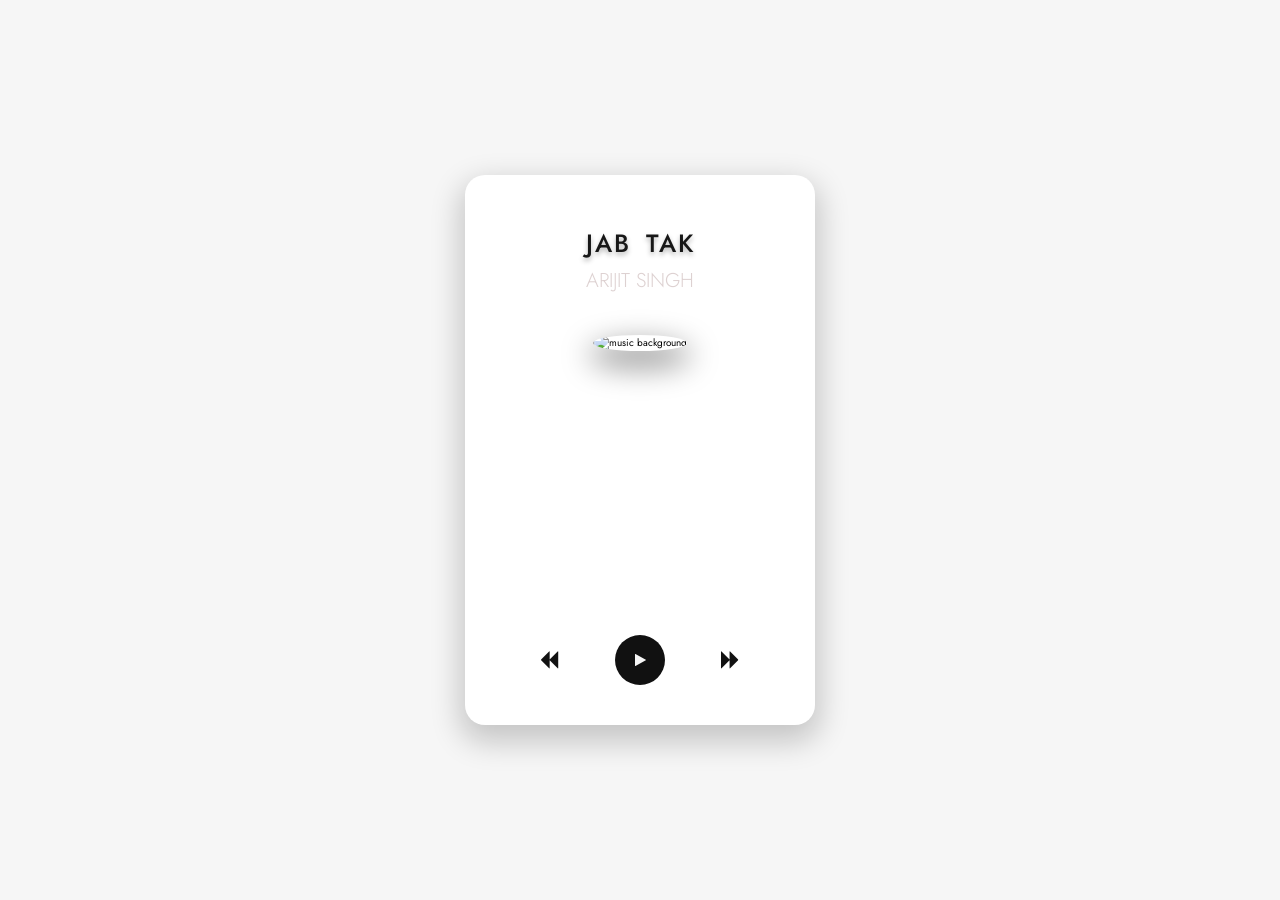
==== index.html @ 0c38e51b "Remove HTML folder and add index.html file" ====
<!DOCTYPE html>
<html lang="en">

<head>
    <link rel="stylesheet" href="https://cdnjs.cloudflare.com/ajax/libs/font-awesome/4.7.0/css/font-awesome.min.css">
    <meta charset="UTF-8">
    <meta http-equiv="X-UA-Compatible" content="IE=edge">
    <link rel="stylesheet" href="../CSS/style.css">
    <meta name="viewport" content="width=device-width, initial-scale=1.0">
    <title>JavaScript Music Player</title>
</head>

<body>
    <div class="main_div">
        <div class="music_container">
            <h2 id="title">JAB TAK</h2>
            <h3 id="artist">ARIJIT SINGH</h3>
            <div class="img_container">
                <img src="../Images/image-1.jpg" alt="music background">
            </div>
            <audio src="../Music/chogada.mp3" id="audio"></audio>

            <!-- Controls -->
            <div class="music_controls">
                <i class="fa fa-backward" id="prev" title="Previous"></i>
                <i class="fa fa-play main_button" id="play" title="Play"></i>
                <i class="fa fa-forward" id="next" title="Next"></i>
            </div>
        </div>
    </div>

    <script src="../JS/script.js"></script>
</body>

</html>
---- CSS/style.css ----
@import url("https://fonts.googleapis.com/css2?family=Jost:ital,wght@1,500&display=swap");

*,
*::before,
*::after {
  margin: 0;
  padding: 0;
  box-sizing: border-box;
}
html {
  font-size: 62.5%;
  font-family: "Jost", sans-serif;
}

.main_div {
  width: 100vw;
  height: 100vh;
  background-color: #f6f6f6;
  display: grid;
  place-items: center;
}
.music_container {
  width: 35rem; /* 1rem = 10 px */
  height: 55rem;
  background-color: #ffffff;
  border-radius: 2rem;
  box-shadow: 0 1.2rem 3rem 0.5rem rgba(0, 0, 0, 0.2);
  padding: 3rem;
  text-align: center;
}
.music_container #title {
  text-transform: uppercase;
  letter-spacing: 0.2rem; /* 2px */
  word-spacing: 0.5rem;
  color: #171717;
  margin: 2rem 0 0.5rem 0;
  font-size: 2.5rem;
  font-weight: 500;
  text-shadow: 0 0.3rem 0.5rem rgba(0, 0, 0, 0.3);
}
.music_container #artist {
  color: #d8cacadc;
  text-transform: capitalize;
  letter-spacing: 0rem;
  font-size: 2rem;
  margin-bottom: 4rem;
  font-weight: 300;
}
.img_container {
  width: 25rem;
  height: 25rem;
  margin: auto;
}
img {
  width: 100%;
  height: 100%;
  border-radius: 50%;
  object-fit: cover;
  box-shadow: 0 1.2rem 3rem 0.5rem rgba(0, 0, 0, 0.4);
}
.music_controls {
  width: 20rem;
  display: flex;
  justify-content: space-between;
  align-items: center;
  margin: auto;
  margin-top: 5rem;
}
.music_controls .fa {
  color: #111111;
  font-size: 2rem;
  cursor: pointer;
  filter: drop-shadow(0 1.2rem 3rem 0.5rem rgba(0, 0, 0, 0.2));
}
.music_controls .main_button {
  width: 5rem;
  height: 5rem;
  border-radius: 50%;
  background-color: #111111;
  color: #f6f6f6;
  display: flex;
  justify-content: center;
  align-items: center;
  font-size: 1.4rem;
}
.music_controls .fa:hover {
  color: grey;
}
.music_controls .fa-play:hover {
  background-color: #f6f6f6;
  color: #111;
  box-shadow: 0 1rem 2rem 0.2rem rgba(0, 0, 0, 0.4);
}

.anime {
  animation: rotatePlayer 3s linear infinite;
}
@keyframes rotatePlayer {
  from {
    transform: rotate(0deg);
  }
  to {
    transform: rotate(360deg);
  }
}
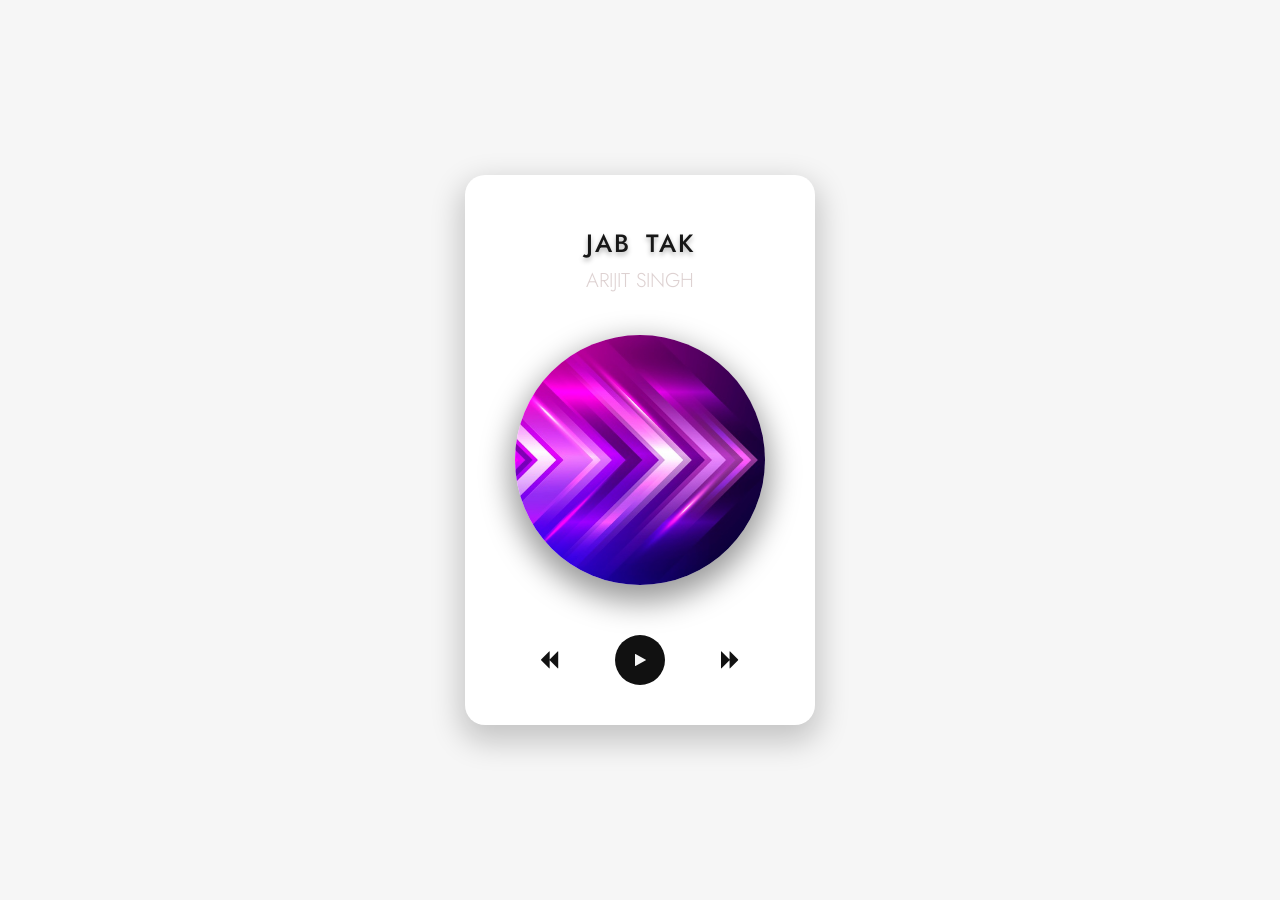
==== commit b4935e77: "Version - 1 song application" ====
--- a/index.html
+++ b/index.html
@@ -5,7 +5,7 @@
     <link rel="stylesheet" href="https://cdnjs.cloudflare.com/ajax/libs/font-awesome/4.7.0/css/font-awesome.min.css">
     <meta charset="UTF-8">
     <meta http-equiv="X-UA-Compatible" content="IE=edge">
-    <link rel="stylesheet" href="../CSS/style.css">
+    <link rel="stylesheet" href="CSS/style.css">
     <meta name="viewport" content="width=device-width, initial-scale=1.0">
     <title>JavaScript Music Player</title>
 </head>
@@ -29,7 +29,7 @@
         </div>
     </div>
 
-    <script src="../JS/script.js"></script>
+    <script src="JS/script.js"></script>
 </body>
 
 </html>
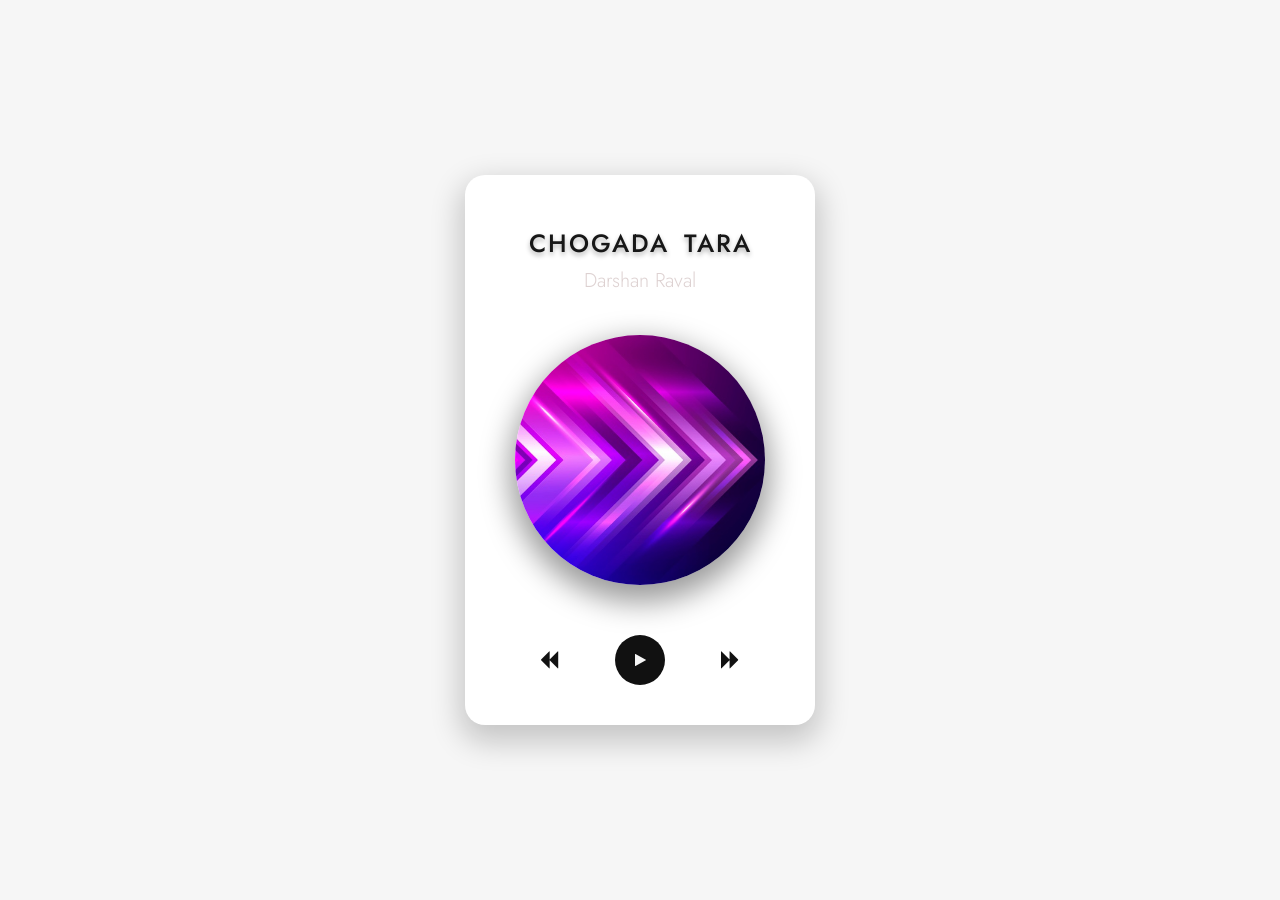
==== commit 7d95bbec: "Modified js and html onload()" ====
--- a/index.html
+++ b/index.html
@@ -10,11 +10,11 @@
     <title>JavaScript Music Player</title>
 </head>
 
-<body>
+<body onload="onloadFun();">
     <div class="main_div">
         <div class="music_container">
-            <h2 id="title">JAB TAK</h2>
-            <h3 id="artist">ARIJIT SINGH</h3>
+            <h2 id="title"></h2>
+            <h3 id="artist"></h3>
             <div class="img_container">
                 <img src="../Images/image-1.jpg" alt="music background">
             </div>
--- a/CSS/style.css
+++ b/CSS/style.css
@@ -103,3 +103,15 @@
     transform: rotate(360deg);
   }
 }
+
+@media (max-width: 386px) {
+  .music_container {
+    width: 30rem; /* 1rem = 10 px */
+    height: 55rem;
+    background-color: #ffffff;
+    border-radius: 2rem;
+    box-shadow: 0 1.2rem 3rem 0.5rem rgba(0, 0, 0, 0.2);
+    padding: 3rem;
+    text-align: center;
+  }
+}
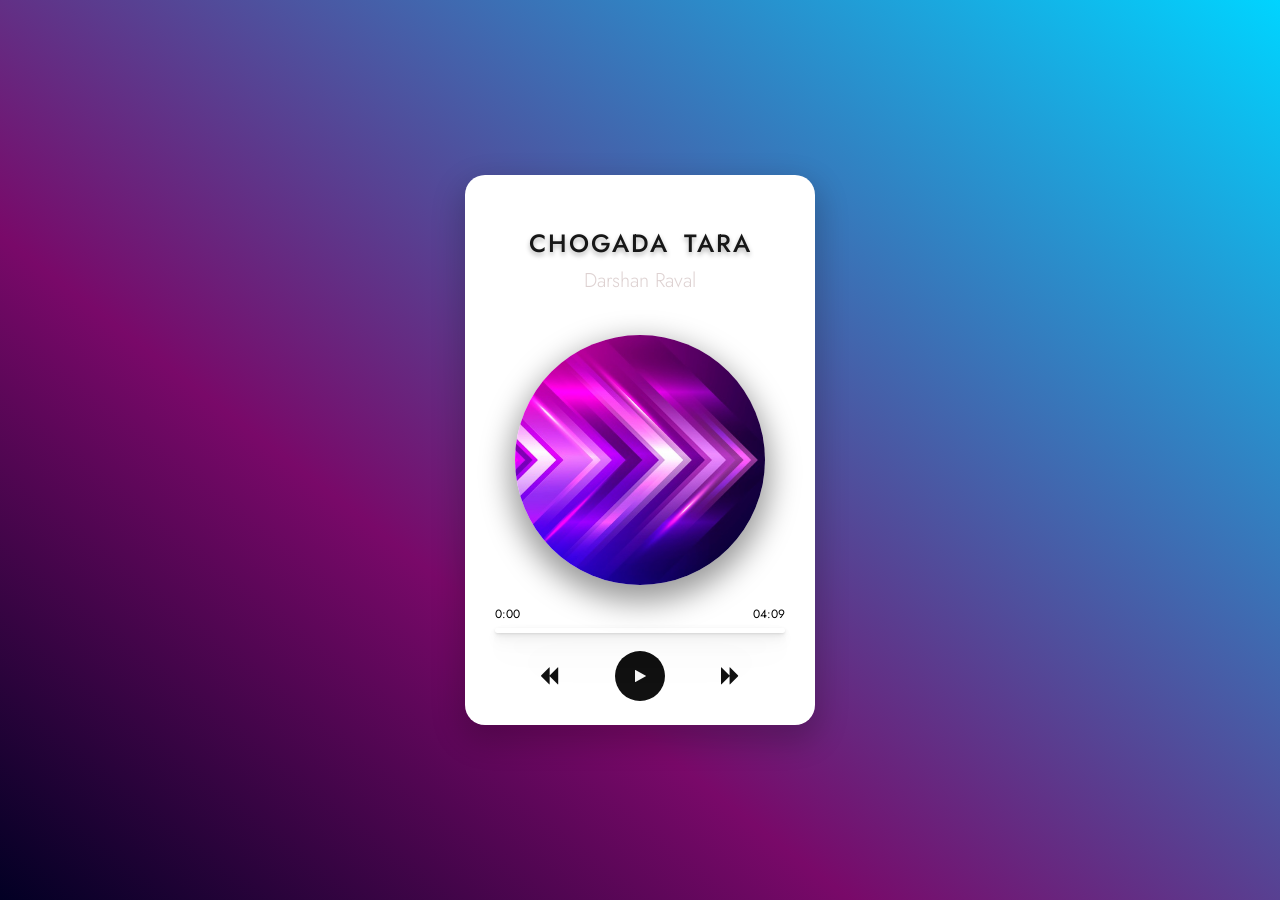
==== commit f9a2a669: "Music player version-2" ====
--- a/index.html
+++ b/index.html
@@ -20,6 +20,17 @@
             </div>
             <audio src="../Music/chogada.mp3" id="audio"></audio>
 
+            <!-- Progress bar -->
+            <div class="progressbar_container" id="progressbar_container">
+                <div class="progress_duration_meter">
+                    <div id="current_time">00:00</div>
+                    <div id="duration">04:09</div>
+                </div>
+                <div class="progress_div" id="progress_div">
+                    <div class="progress" id="progress"></div>
+                </div>
+            </div>
+
             <!-- Controls -->
             <div class="music_controls">
                 <i class="fa fa-backward" id="prev" title="Previous"></i>
--- a/CSS/style.css
+++ b/CSS/style.css
@@ -15,7 +15,13 @@
 .main_div {
   width: 100vw;
   height: 100vh;
-  background-color: #f6f6f6;
+  background: rgb(2, 0, 36);
+  background: linear-gradient(
+    38deg,
+    rgba(2, 0, 36, 1) 0%,
+    rgba(121, 9, 105, 1) 35%,
+    rgba(0, 212, 255, 1) 100%
+  );
   display: grid;
   place-items: center;
 }
@@ -64,7 +70,7 @@
   justify-content: space-between;
   align-items: center;
   margin: auto;
-  margin-top: 5rem;
+  margin-top: 0.8rem;
 }
 .music_controls .fa {
   color: #111111;
@@ -104,6 +110,54 @@
   }
 }
 
+/* Progress */
+.progressbar_container {
+  width: 100%;
+  height: auto;
+  padding: 1rem 0;
+  margin-top: 1rem;
+}
+
+.progress_div {
+  width: 100%;
+  height: 0.5rem;
+  box-shadow: 0 1px 2px rgba(0, 0, 0, 0.07), 0 2px 4px rgba(0, 0, 0, 0.07),
+    0 4px 8px rgba(0, 0, 0, 0.07), 0 8px 16px rgba(0, 0, 0, 0.07),
+    0 16px 32px rgba(0, 0, 0, 0.07), 0 32px 64px rgba(0, 0, 0, 0.07);
+  border-radius: 4rem;
+  position: relative;
+  margin-top: 0.5rem;
+  cursor: pointer;
+  appearance: none;
+}
+
+.progress {
+  position: absolute;
+  top: 0;
+  left: 0;
+  width: 0%;
+  background: rgb(2, 0, 36);
+  background: linear-gradient(
+    38deg,
+    rgba(2, 0, 36, 1) 0%,
+    rgba(121, 9, 105, 1) 35%,
+    rgba(0, 212, 255, 1) 100%
+  );
+  height: 0.5rem;
+  box-shadow: 0 1px 2px rgba(0, 0, 0, 0.07), 0 2px 4px rgba(0, 0, 0, 0.07),
+    0 4px 8px rgba(0, 0, 0, 0.07), 0 8px 16px rgba(0, 0, 0, 0.07),
+    0 16px 32px rgba(0, 0, 0, 0.07), 0 32px 64px rgba(0, 0, 0, 0.07);
+  border-radius: 4rem;
+  cursor: pointer;
+  appearance: none;
+}
+
+.progress_duration_meter {
+  display: flex;
+  justify-content: space-between;
+  font-size: 1.2rem;
+}
+
 @media (max-width: 386px) {
   .music_container {
     width: 30rem; /* 1rem = 10 px */
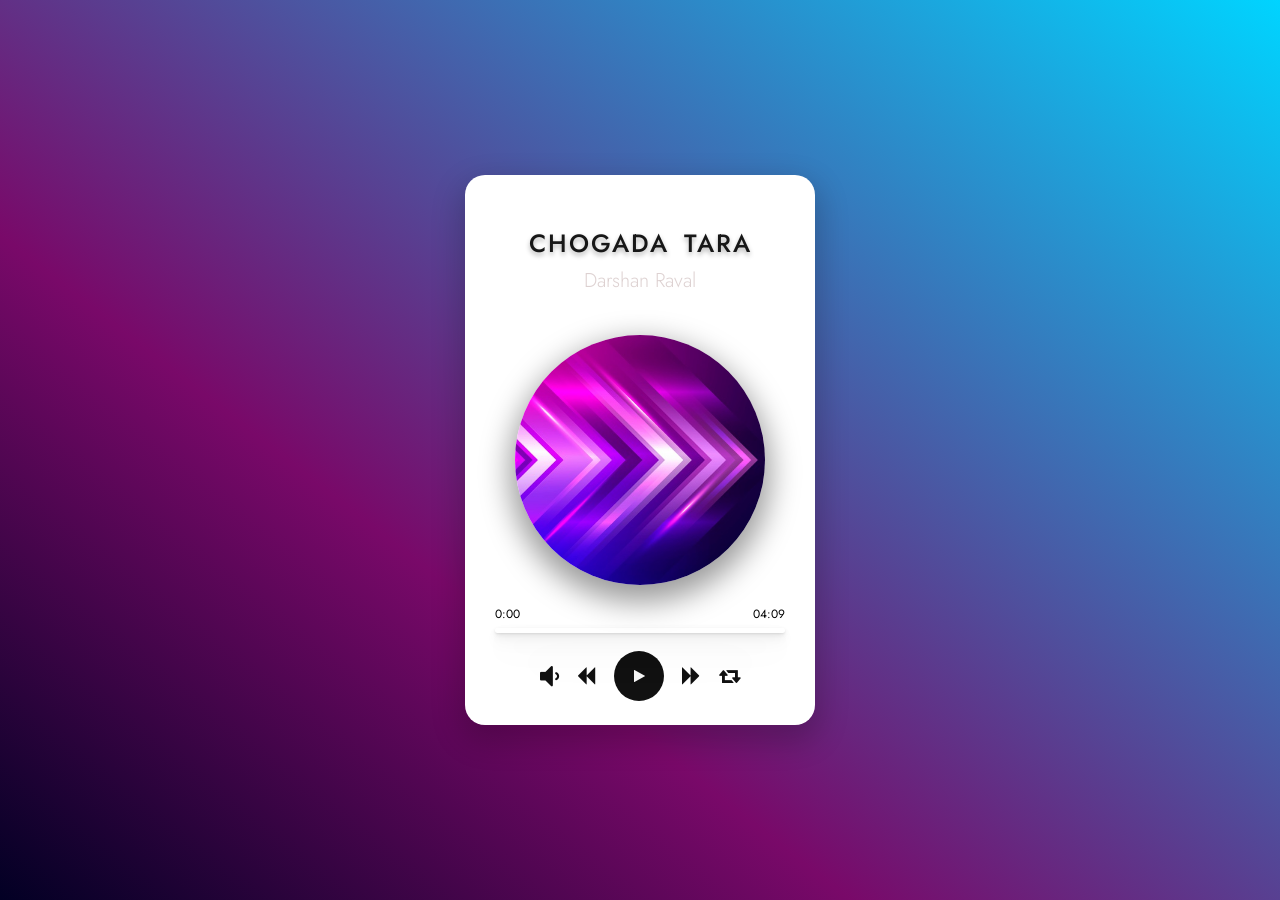
==== commit 491737b3: "Add loop and mute features" ====
--- a/index.html
+++ b/index.html
@@ -33,9 +33,11 @@
 
             <!-- Controls -->
             <div class="music_controls">
+                <i class="fa fa-volume-down" onclick="muteAudio();" style="font-size: 30px;" id="mute" title="Mute"></i>
                 <i class="fa fa-backward" id="prev" title="Previous"></i>
                 <i class="fa fa-play main_button" id="play" title="Play"></i>
                 <i class="fa fa-forward" id="next" title="Next"></i>
+                <i class="fa fa-retweet" onclick="replaySong();" id="loop" title="Loop"></i>
             </div>
         </div>
     </div>
--- a/CSS/style.css
+++ b/CSS/style.css
@@ -72,12 +72,15 @@
   margin: auto;
   margin-top: 0.8rem;
 }
+
 .music_controls .fa {
   color: #111111;
   font-size: 2rem;
   cursor: pointer;
+  align-content: center;
   filter: drop-shadow(0 1.2rem 3rem 0.5rem rgba(0, 0, 0, 0.2));
 }
+
 .music_controls .main_button {
   width: 5rem;
   height: 5rem;
@@ -158,6 +161,14 @@
   font-size: 1.2rem;
 }
 
+#loop.active {
+  color: rgb(241, 25, 10);
+}
+
+#mute.active {
+  color: rgb(241, 25, 10);
+}
+
 @media (max-width: 386px) {
   .music_container {
     width: 30rem; /* 1rem = 10 px */
